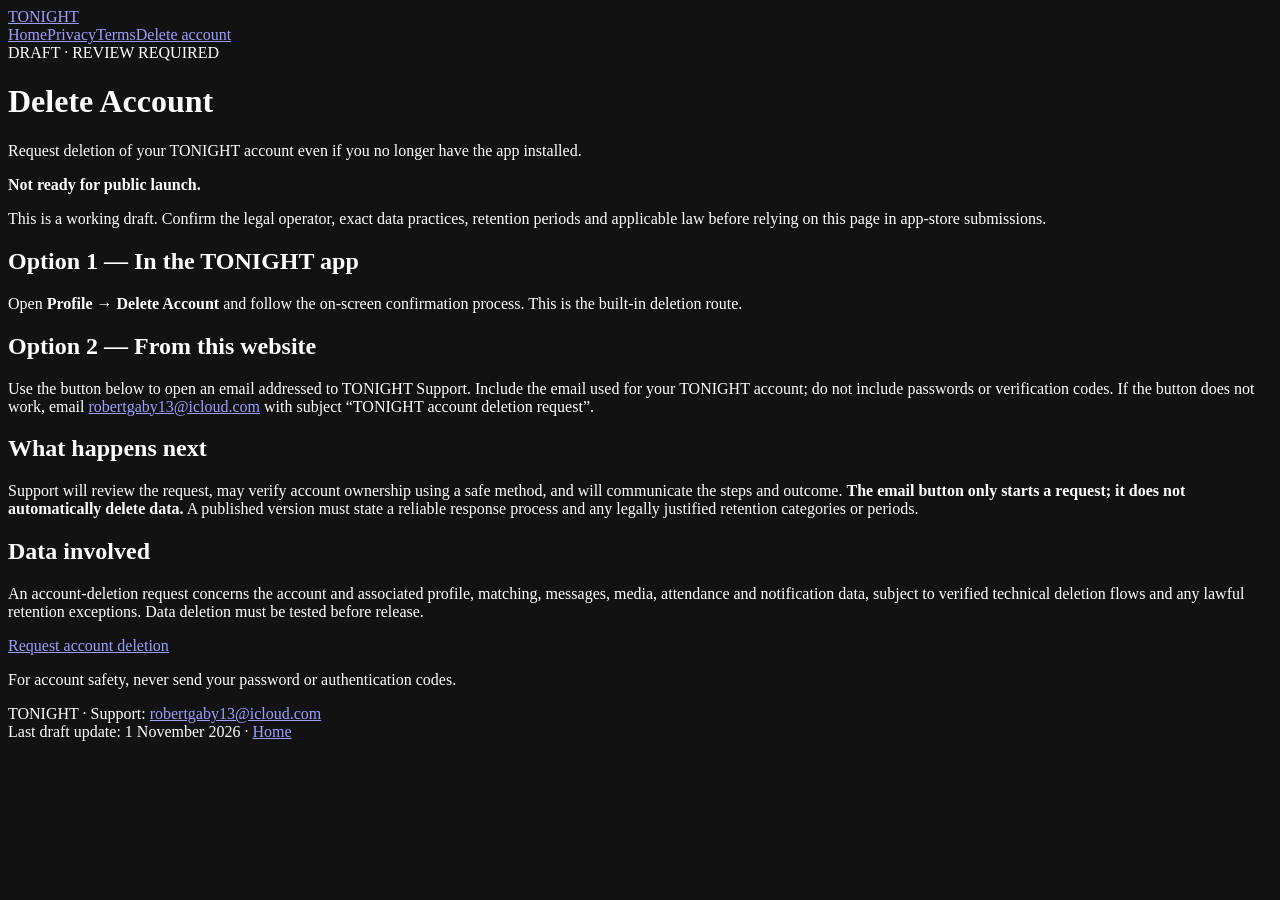
==== delete-account.html @ d36f5d64 "Add files via upload" ====
<!doctype html><html lang="en"><head><meta charset="utf-8"><meta name="viewport" content="width=device-width,initial-scale=1"><meta name="color-scheme" content="dark"><title>Delete Account | TONIGHT</title><meta name="description" content="TONIGHT - Delete Account"><link rel="stylesheet" href="styles.css"></head><body><header class="top"><a class="brand" href="index.html">TONIGHT</a><nav aria-label="Primary" class="nav"><a href="index.html">Home</a><a href="privacy.html">Privacy</a><a href="terms.html">Terms</a><a href="delete-account.html" aria-current="page">Delete account</a></nav></header><main class="container"><span class="tag">DRAFT · REVIEW REQUIRED</span><h1>Delete Account</h1><p class="lead">Request deletion of your TONIGHT account even if you no longer have the app installed.</p><div class="box warning"><strong>Not ready for public launch.</strong><p>This is a working draft. Confirm the legal operator, exact data practices, retention periods and applicable law before relying on this page in app-store submissions.</p></div><section><h2>Option 1 — In the TONIGHT app</h2><p>Open <strong>Profile → Delete Account</strong> and follow the on-screen confirmation process. This is the built-in deletion route.</p></section><section><h2>Option 2 — From this website</h2><p>Use the button below to open an email addressed to TONIGHT Support. Include the email used for your TONIGHT account; do not include passwords or verification codes. If the button does not work, email <a href="mailto:robertgaby13@icloud.com">robertgaby13@icloud.com</a> with subject “TONIGHT account deletion request”.</p></section><section><h2>What happens next</h2><p>Support will review the request, may verify account ownership using a safe method, and will communicate the steps and outcome. <strong>The email button only starts a request; it does not automatically delete data.</strong> A published version must state a reliable response process and any legally justified retention categories or periods.</p></section><section><h2>Data involved</h2><p>An account-deletion request concerns the account and associated profile, matching, messages, media, attendance and notification data, subject to verified technical deletion flows and any lawful retention exceptions. Data deletion must be tested before release.</p></section><p><a class="button" href="mailto:robertgaby13@icloud.com?subject=TONIGHT%20account%20deletion%20request&body=Hello%20TONIGHT%20Support%2C%0A%0AI%20would%20like%20to%20request%20deletion%20of%20my%20TONIGHT%20account%20and%20associated%20personal%20data.%0A%0AThe%20email%20address%20used%20for%20my%20TONIGHT%20account%20is%3A%20%5BENTER%20ACCOUNT%20EMAIL%5D%0A%0APlease%20explain%20the%20next%20steps%20and%20confirm%20when%20the%20request%20is%20completed.%0A%0AThank%20you.">Request account deletion</a></p><p class="subtle">For account safety, never send your password or authentication codes.</p><footer class="footer">TONIGHT · Support: <a href="mailto:robertgaby13@icloud.com">robertgaby13@icloud.com</a><br>Last draft update: 1 November 2026 · <a href="index.html">Home</a></footer></main></body></html>
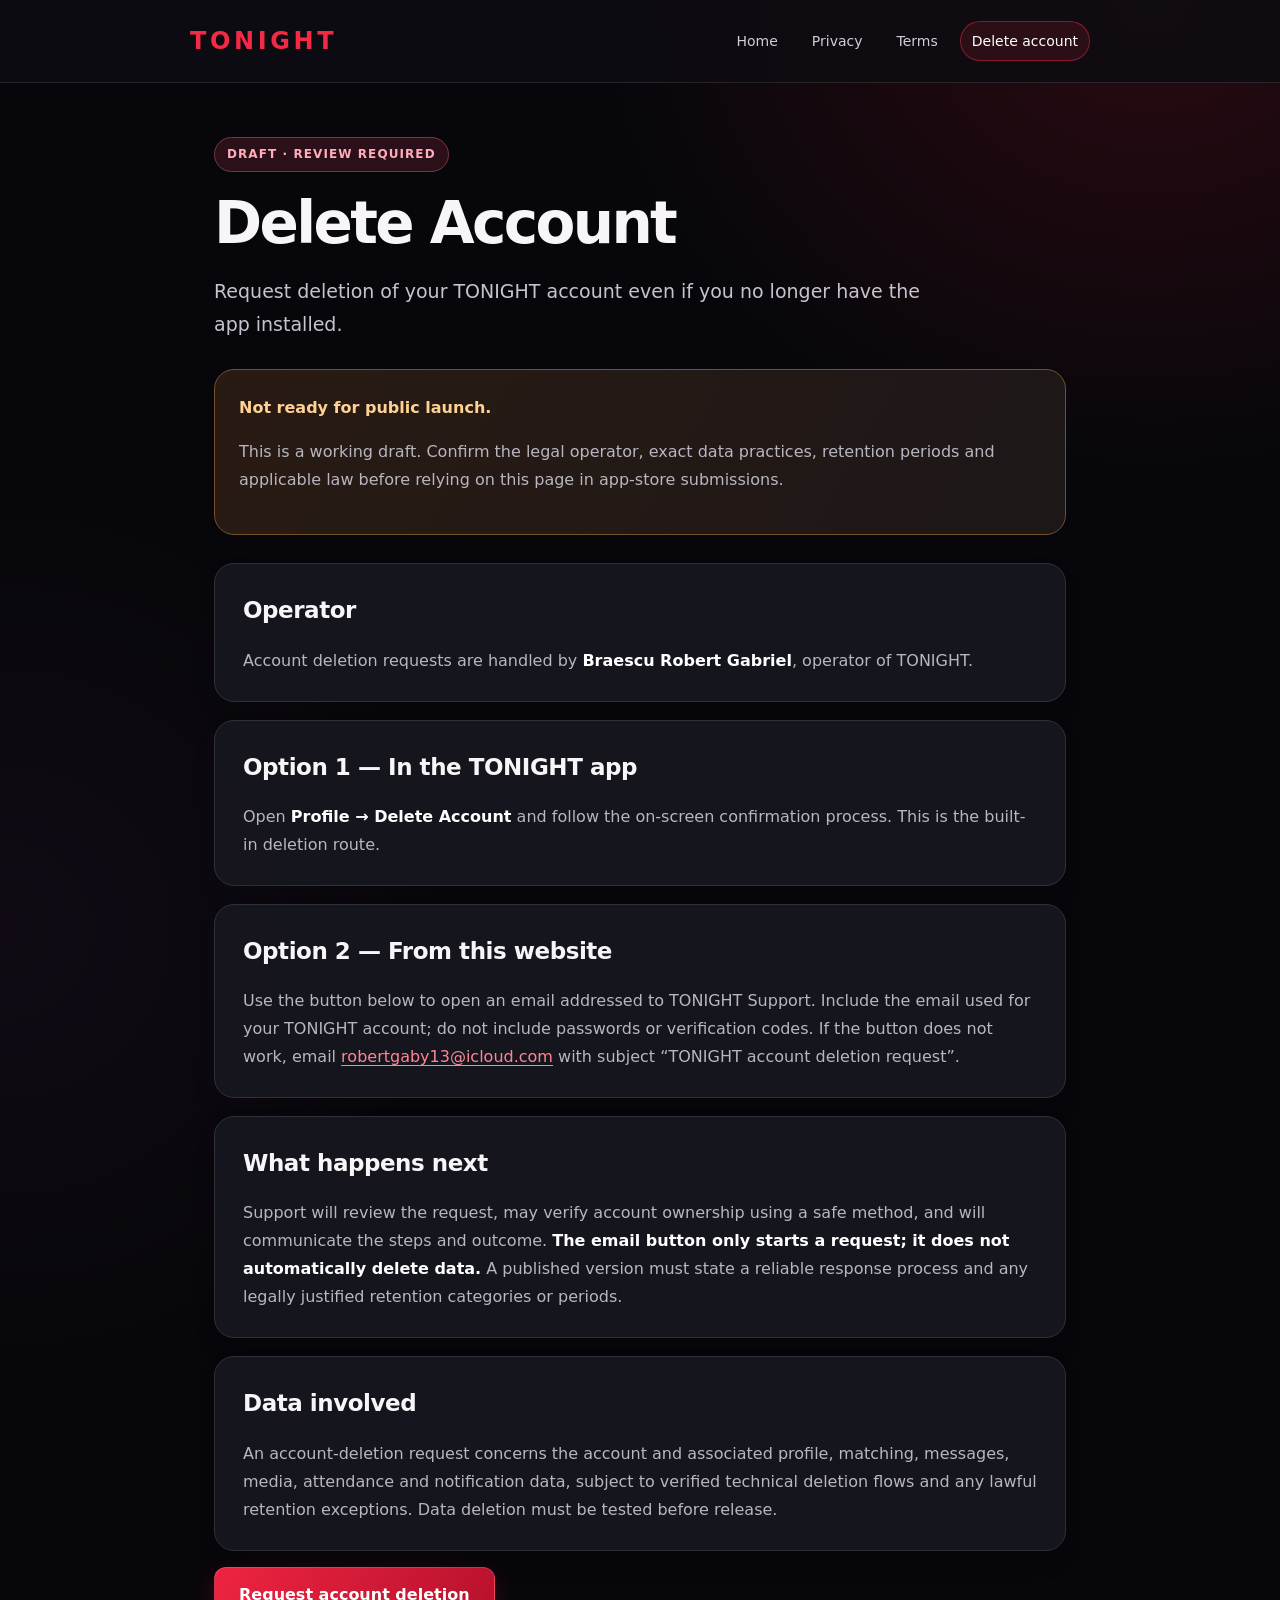
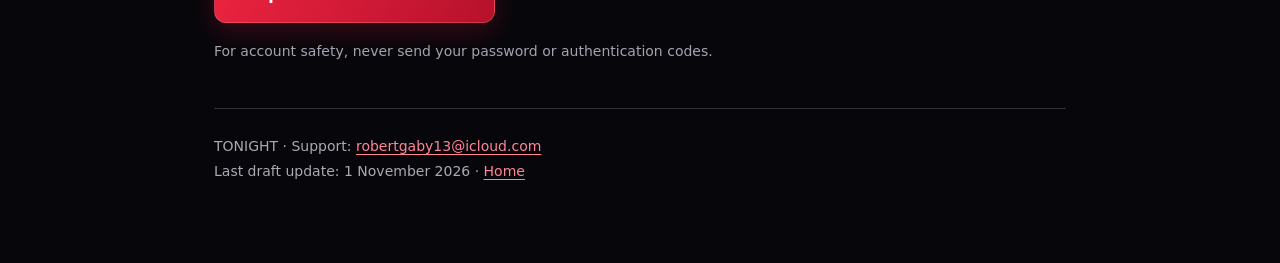
==== commit 6733e54d: "Add files via upload" ====
--- a/delete-account.html
+++ b/delete-account.html
@@ -1 +1 @@
-<!doctype html><html lang="en"><head><meta charset="utf-8"><meta name="viewport" content="width=device-width,initial-scale=1"><meta name="color-scheme" content="dark"><title>Delete Account | TONIGHT</title><meta name="description" content="TONIGHT - Delete Account"><link rel="stylesheet" href="styles.css"></head><body><header class="top"><a class="brand" href="index.html">TONIGHT</a><nav aria-label="Primary" class="nav"><a href="index.html">Home</a><a href="privacy.html">Privacy</a><a href="terms.html">Terms</a><a href="delete-account.html" aria-current="page">Delete account</a></nav></header><main class="container"><span class="tag">DRAFT · REVIEW REQUIRED</span><h1>Delete Account</h1><p class="lead">Request deletion of your TONIGHT account even if you no longer have the app installed.</p><div class="box warning"><strong>Not ready for public launch.</strong><p>This is a working draft. Confirm the legal operator, exact data practices, retention periods and applicable law before relying on this page in app-store submissions.</p></div><section><h2>Option 1 — In the TONIGHT app</h2><p>Open <strong>Profile → Delete Account</strong> and follow the on-screen confirmation process. This is the built-in deletion route.</p></section><section><h2>Option 2 — From this website</h2><p>Use the button below to open an email addressed to TONIGHT Support. Include the email used for your TONIGHT account; do not include passwords or verification codes. If the button does not work, email <a href="mailto:robertgaby13@icloud.com">robertgaby13@icloud.com</a> with subject “TONIGHT account deletion request”.</p></section><section><h2>What happens next</h2><p>Support will review the request, may verify account ownership using a safe method, and will communicate the steps and outcome. <strong>The email button only starts a request; it does not automatically delete data.</strong> A published version must state a reliable response process and any legally justified retention categories or periods.</p></section><section><h2>Data involved</h2><p>An account-deletion request concerns the account and associated profile, matching, messages, media, attendance and notification data, subject to verified technical deletion flows and any lawful retention exceptions. Data deletion must be tested before release.</p></section><p><a class="button" href="mailto:robertgaby13@icloud.com?subject=TONIGHT%20account%20deletion%20request&body=Hello%20TONIGHT%20Support%2C%0A%0AI%20would%20like%20to%20request%20deletion%20of%20my%20TONIGHT%20account%20and%20associated%20personal%20data.%0A%0AThe%20email%20address%20used%20for%20my%20TONIGHT%20account%20is%3A%20%5BENTER%20ACCOUNT%20EMAIL%5D%0A%0APlease%20explain%20the%20next%20steps%20and%20confirm%20when%20the%20request%20is%20completed.%0A%0AThank%20you.">Request account deletion</a></p><p class="subtle">For account safety, never send your password or authentication codes.</p><footer class="footer">TONIGHT · Support: <a href="mailto:robertgaby13@icloud.com">robertgaby13@icloud.com</a><br>Last draft update: 1 November 2026 · <a href="index.html">Home</a></footer></main></body></html>+<!doctype html><html lang="en"><head><meta charset="utf-8"><meta name="viewport" content="width=device-width,initial-scale=1"><meta name="color-scheme" content="dark"><title>Delete Account | TONIGHT</title><meta name="description" content="TONIGHT - Delete Account"><link rel="stylesheet" href="styles.css"></head><body><header class="top"><a class="brand" href="index.html">TONIGHT</a><nav aria-label="Primary" class="nav"><a href="index.html">Home</a><a href="privacy.html">Privacy</a><a href="terms.html">Terms</a><a href="delete-account.html" aria-current="page">Delete account</a></nav></header><main class="container"><span class="tag">DRAFT · REVIEW REQUIRED</span><h1>Delete Account</h1><p class="lead">Request deletion of your TONIGHT account even if you no longer have the app installed.</p><div class="box warning"><strong>Not ready for public launch.</strong><p>This is a working draft. Confirm the legal operator, exact data practices, retention periods and applicable law before relying on this page in app-store submissions.</p></div><section><h2>Operator</h2><p>Account deletion requests are handled by <strong>Braescu Robert Gabriel</strong>, operator of TONIGHT.</p></section><section><h2>Option 1 — In the TONIGHT app</h2><p>Open <strong>Profile → Delete Account</strong> and follow the on-screen confirmation process. This is the built-in deletion route.</p></section><section><h2>Option 2 — From this website</h2><p>Use the button below to open an email addressed to TONIGHT Support. Include the email used for your TONIGHT account; do not include passwords or verification codes. If the button does not work, email <a href="mailto:robertgaby13@icloud.com">robertgaby13@icloud.com</a> with subject “TONIGHT account deletion request”.</p></section><section><h2>What happens next</h2><p>Support will review the request, may verify account ownership using a safe method, and will communicate the steps and outcome. <strong>The email button only starts a request; it does not automatically delete data.</strong> A published version must state a reliable response process and any legally justified retention categories or periods.</p></section><section><h2>Data involved</h2><p>An account-deletion request concerns the account and associated profile, matching, messages, media, attendance and notification data, subject to verified technical deletion flows and any lawful retention exceptions. Data deletion must be tested before release.</p></section><p><a class="button" href="mailto:robertgaby13@icloud.com?subject=TONIGHT%20account%20deletion%20request&body=Hello%20TONIGHT%20Support%2C%0A%0AI%20would%20like%20to%20request%20deletion%20of%20my%20TONIGHT%20account%20and%20associated%20personal%20data.%0A%0AThe%20email%20address%20used%20for%20my%20TONIGHT%20account%20is%3A%20%5BENTER%20ACCOUNT%20EMAIL%5D%0A%0APlease%20explain%20the%20next%20steps%20and%20confirm%20when%20the%20request%20is%20completed.%0A%0AThank%20you.">Request account deletion</a></p><p class="subtle">For account safety, never send your password or authentication codes.</p><footer class="footer">TONIGHT · Support: <a href="mailto:robertgaby13@icloud.com">robertgaby13@icloud.com</a><br>Last draft update: 1 November 2026 · <a href="index.html">Home</a></footer></main></body></html>
--- a/styles.css
+++ b/styles.css
@@ -0,0 +1 @@
+:root{color-scheme:dark;--bg:#07070b;--surface:#14141c;--line:#30303b;--red:#f32945;--text:#f7f5f7;--muted:#b8b6c1}*{box-sizing:border-box}html{scroll-behavior:smooth}body{margin:0;min-height:100vh;background:radial-gradient(ellipse 60% 35% at 90% 0%,rgba(220,25,54,.17),transparent 72%),radial-gradient(ellipse 45% 30% at 0% 50%,rgba(99,40,97,.11),transparent 78%),var(--bg);color:var(--text);font:16px/1.75 system-ui,-apple-system,Segoe UI,Roboto,Arial,sans-serif}a{color:#ff8595;text-underline-offset:3px}a:hover{color:white}.top{display:flex;align-items:center;justify-content:space-between;gap:18px;border-bottom:1px solid rgba(255,255,255,.1);padding:20px max(24px,calc((100vw - 900px)/2));flex-wrap:wrap;background:rgba(13,12,18,.86)}.brand{color:var(--red);letter-spacing:.15em;font-weight:900;text-decoration:none;font-size:24px}.nav{display:flex;gap:10px;flex-wrap:wrap;font-size:14px}.nav a{text-decoration:none;color:#d2cdd4;border:1px solid transparent;padding:7px 11px;border-radius:999px}.nav a:hover,.nav a[aria-current=page]{border-color:rgba(243,41,69,.45);background:rgba(243,41,69,.12);color:white}.container{max-width:900px;margin:auto;padding:54px 24px 80px}.tag{display:inline-block;padding:6px 12px;border:1px solid #783744;background:#2b1019;border-radius:30px;color:#ffadba;font-size:12px;font-weight:800;letter-spacing:.09em}.lead{font-size:19px;max-width:720px;color:#c6c3ce}h1{font-size:clamp(34px,6vw,58px);letter-spacing:-.045em;line-height:1.1;margin:20px 0 18px}h2{font-size:23px;margin:0 0 12px;letter-spacing:-.02em}p,li{color:var(--muted)}strong{color:white}section{background:rgba(24,24,33,.86);border:1px solid var(--line);padding:26px 28px;border-radius:20px;margin-top:18px;box-shadow:0 12px 25px rgba(0,0,0,.08)}section p:last-child{margin-bottom:0}.box{background:var(--surface);border:1px solid var(--line);border-radius:20px;padding:24px;margin:28px 0}.warning{border-color:#72512c;background:linear-gradient(120deg,#291b13,#1d1718)}.warning strong{color:#ffd293}.button{display:inline-block;border:1px solid rgba(255,255,255,.16);background:linear-gradient(125deg,#ee2441,#b6112c);color:white;padding:13px 24px;border-radius:12px;text-decoration:none;font-weight:800;box-shadow:0 9px 26px rgba(226,20,56,.22)}.button:hover{background:#ff3853;color:white}.subtle{color:#a6a3b0;font-size:14px}.footer{border-top:1px solid var(--line);margin-top:45px;padding-top:25px;color:#aca8b3;font-size:14px}code{color:#ffc7d0}a:focus-visible{outline:3px solid #ffacb7;outline-offset:3px}@media(max-width:600px){.container{padding:32px 17px 60px}.top{padding:16px}.nav{gap:2px}.nav a{padding:6px 9px;font-size:12px}section{padding:20px}}
